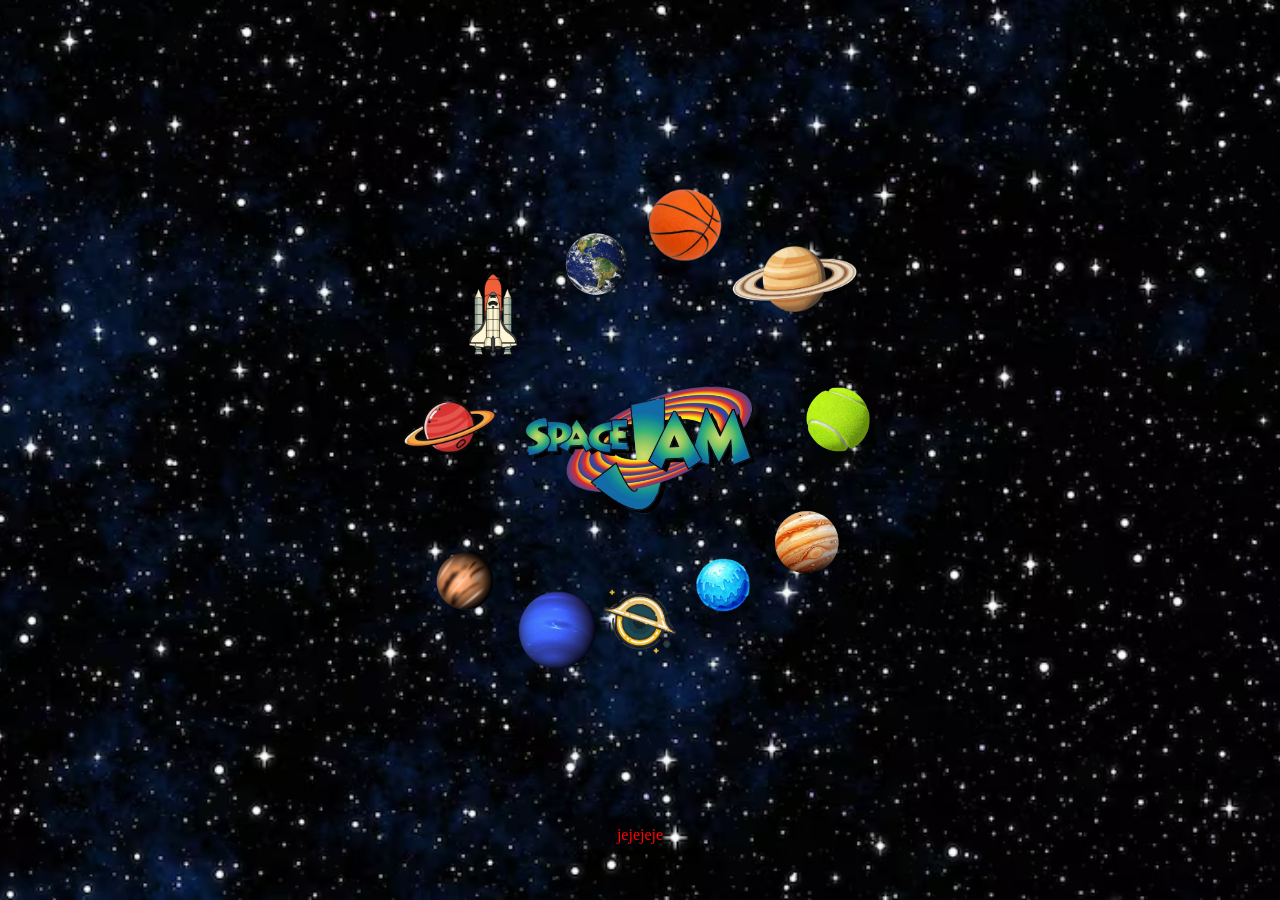
==== index.html @ d3ea13f1 "cambio de nombre de el archivo html principal a index para que el desgraciado de github pages lo aga" ====
<!DOCTYPE html>
<html lang="es">
    <head>
        <title>Practica de Space Jam 1996</title>
        <style>

            html, body {
                height: 100%;
                margin: 0;
            }

            body {
                background-color: #000000;
                background-image: url("img/backround.jpg");
                background-size: cover;
                background-repeat: no-repeat;
                background-position: center;
                display: flex;
                justify-content: center;
                align-items: center;
            }
        </style>
    </head>
    
    <body>
        <img 
            src="img/space-jam-logo.jpg"
            alt="Space Jam Logo"
            style="width: 20%;">

        <a href="https://www.youtube.com/watch?v=gsHk7_sintQ">
            <img 
                src="img/jam_central.jpg"
                alt="Space Jam Central"
                style="width: 7%;
                position: absolute;
                top: 25%;
                left: 43%;"> 
        </a>

        <a href="https://www.youtube.com/watch?v=8QGMjsp8MBU">
            <img 
                src="img/basket.jpg"
                alt="Basket"
                style="width: 7%;
                position: absolute;
                top: 20%;
                left: 50%;"> 
        </a>

        <a href="https://www.youtube.com/watch?v=3h7hIvXv-cM">
            <img 
                src="img/saturno.jpg"
                alt="Saturno"
                style="width: 10%;
                position: absolute;
                top: 27%;
                left: 57%;"> 
        </a>

        <a href="https://www.youtube.com/watch?v=CYXJYQZ3FX0">
            <img 
                src="img/tennis_pelota.jpg"
                alt="Tennis Pelota"
                style="width: 5%;
                position: absolute;
                top: 43%;
                left: 63%;"> 
        </a>

        <a href="https://www.youtube.com/watch?v=UIjTKBaFDvY">
            <img 
                src="img/jupiter.jpg"
                alt="Jupiter"
                style="width: 6%;
                position: absolute;
                top: 56%;
                left: 60%;"> 
        </a>

        <a href="https://www.youtube.com/watch?v=bNxoWmty090">
            <img 
                src="img/urano.jpg"
                alt="Urano"
                style="width: 7%;
                position: absolute;
                top: 60%;
                left: 53%;"> 
        </a>

        <a href="https://www.youtube.com/watch?v=Q6jzl_Oy2IQ">
            <img 
                src="img/agujero_negro.jpg"
                alt="Agujero Negro"
                style="width: 10%;
                position: absolute;
                top: 65%;
                left: 45%;"> 
        </a>

        <a href="https://www.w3schools.com">
            <img 
                src="img/neptuno.jpg"
                alt="Neptuno"
                style="width: 7%;
                position: absolute;
                top: 65%;
                left: 40%;"> 
        </a>

        <a href="https://www.youtube.com/watch?v=ZJOBBa8RzyE">
            <img 
                src="img/venus.jpg"
                alt="Venus"
                style="width: 7%;
                position: absolute;
                top: 60%;
                left: 33%;"> 
        </a>

        <a href="https://www.youtube.com/watch?v=4Hs4PV-SQaQ">
            <img 
                src="img/rojo_anillos.jpg"
                alt="Rojo Anillos"
                style="width: 10%;
                position: absolute;
                top: 40%;
                left: 30%;"> 
        </a>

        <a href="https://www.youtube.com/watch?v=DmsTiMdkzsU">
            <img 
                src="img/nave_espacial.jpg"
                alt="Nave Espacial"
                style="width: 7%;
                position: absolute;
                top: 30%;
                left: 35%;"> 
        </a>
        

        <p 
            style="position: absolute;
            top: 90%;
            left: 50%;
            transform: translateX(-50%);
            color: #ff0000;">
                jejejeje
        </p>


    </body>
</html>
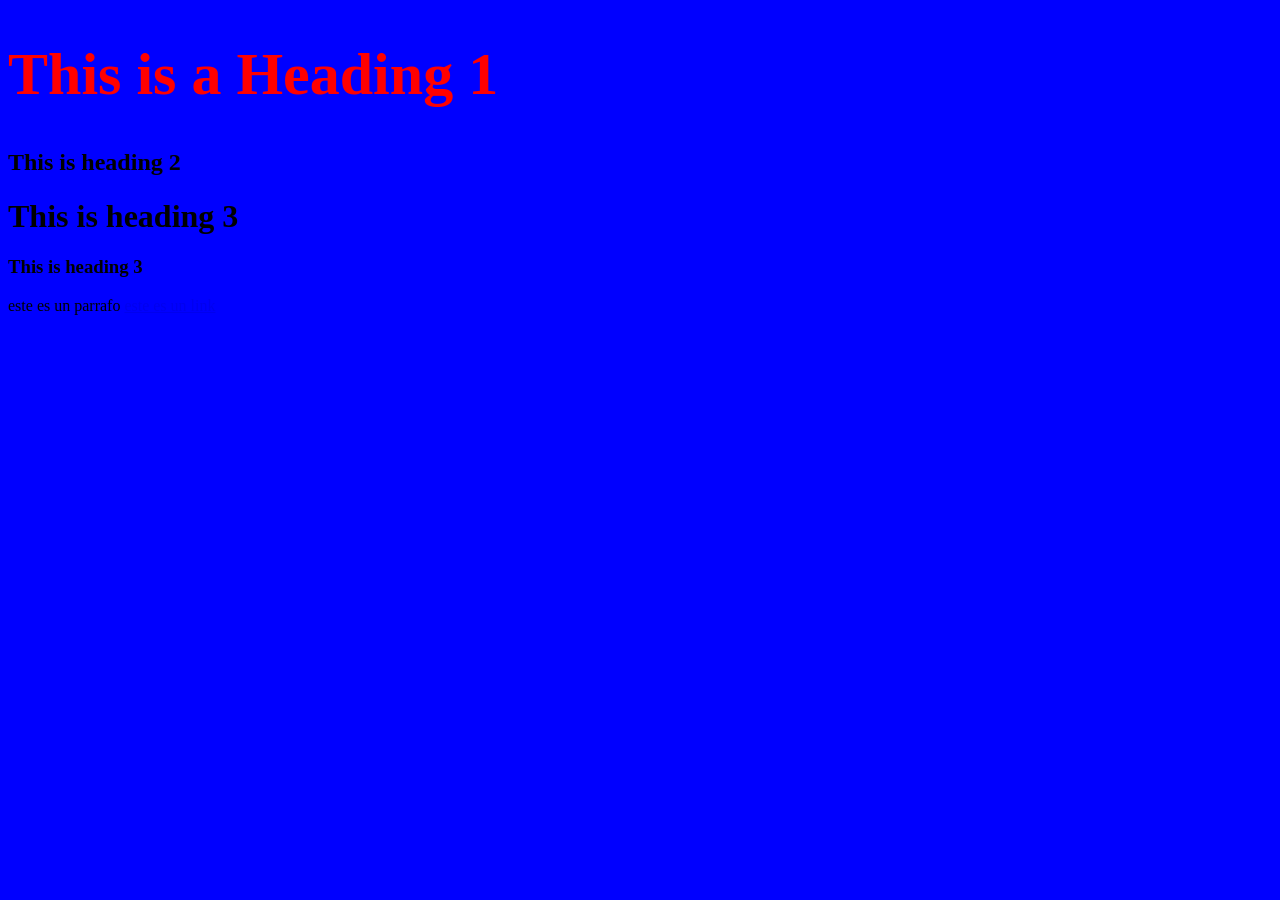
==== commit 39f0e3b4: "." ====
--- a/index.html
+++ b/index.html
@@ -1,153 +1,10 @@
 <!DOCTYPE html>
-<html lang="es">
-    <head>
-        <title>Practica de Space Jam 1996</title>
-        <style>
+<html>
+<head>
+    <meta http-equiv="refresh" content="0; url=main%20web/">
+</head>
 
-            html, body {
-                height: 100%;
-                margin: 0;
-            }
-
-            body {
-                background-color: #000000;
-                background-image: url("img/backround.jpg");
-                background-size: cover;
-                background-repeat: no-repeat;
-                background-position: center;
-                display: flex;
-                justify-content: center;
-                align-items: center;
-            }
-        </style>
-    </head>
-    
-    <body>
-        <img 
-            src="img/space-jam-logo.jpg"
-            alt="Space Jam Logo"
-            style="width: 20%;">
-
-        <a href="https://www.youtube.com/watch?v=gsHk7_sintQ">
-            <img 
-                src="img/jam_central.jpg"
-                alt="Space Jam Central"
-                style="width: 7%;
-                position: absolute;
-                top: 25%;
-                left: 43%;"> 
-        </a>
-
-        <a href="https://www.youtube.com/watch?v=8QGMjsp8MBU">
-            <img 
-                src="img/basket.jpg"
-                alt="Basket"
-                style="width: 7%;
-                position: absolute;
-                top: 20%;
-                left: 50%;"> 
-        </a>
-
-        <a href="https://www.youtube.com/watch?v=3h7hIvXv-cM">
-            <img 
-                src="img/saturno.jpg"
-                alt="Saturno"
-                style="width: 10%;
-                position: absolute;
-                top: 27%;
-                left: 57%;"> 
-        </a>
-
-        <a href="https://www.youtube.com/watch?v=CYXJYQZ3FX0">
-            <img 
-                src="img/tennis_pelota.jpg"
-                alt="Tennis Pelota"
-                style="width: 5%;
-                position: absolute;
-                top: 43%;
-                left: 63%;"> 
-        </a>
-
-        <a href="https://www.youtube.com/watch?v=UIjTKBaFDvY">
-            <img 
-                src="img/jupiter.jpg"
-                alt="Jupiter"
-                style="width: 6%;
-                position: absolute;
-                top: 56%;
-                left: 60%;"> 
-        </a>
-
-        <a href="https://www.youtube.com/watch?v=bNxoWmty090">
-            <img 
-                src="img/urano.jpg"
-                alt="Urano"
-                style="width: 7%;
-                position: absolute;
-                top: 60%;
-                left: 53%;"> 
-        </a>
-
-        <a href="https://www.youtube.com/watch?v=Q6jzl_Oy2IQ">
-            <img 
-                src="img/agujero_negro.jpg"
-                alt="Agujero Negro"
-                style="width: 10%;
-                position: absolute;
-                top: 65%;
-                left: 45%;"> 
-        </a>
-
-        <a href="https://www.w3schools.com">
-            <img 
-                src="img/neptuno.jpg"
-                alt="Neptuno"
-                style="width: 7%;
-                position: absolute;
-                top: 65%;
-                left: 40%;"> 
-        </a>
-
-        <a href="https://www.youtube.com/watch?v=ZJOBBa8RzyE">
-            <img 
-                src="img/venus.jpg"
-                alt="Venus"
-                style="width: 7%;
-                position: absolute;
-                top: 60%;
-                left: 33%;"> 
-        </a>
-
-        <a href="https://www.youtube.com/watch?v=4Hs4PV-SQaQ">
-            <img 
-                src="img/rojo_anillos.jpg"
-                alt="Rojo Anillos"
-                style="width: 10%;
-                position: absolute;
-                top: 40%;
-                left: 30%;"> 
-        </a>
-
-        <a href="https://www.youtube.com/watch?v=DmsTiMdkzsU">
-            <img 
-                src="img/nave_espacial.jpg"
-                alt="Nave Espacial"
-                style="width: 7%;
-                position: absolute;
-                top: 30%;
-                left: 35%;"> 
-        </a>
-        
-
-        <p 
-            style="position: absolute;
-            top: 90%;
-            left: 50%;
-            transform: translateX(-50%);
-            color: #ff0000;">
-                jejejeje
-        </p>
-
-
-    </body>
+<body>
+    <p>If you are not redirected automatically, follow this <a href="main%20web/">link to the main web page</a>.</p>
+</body>
 </html>
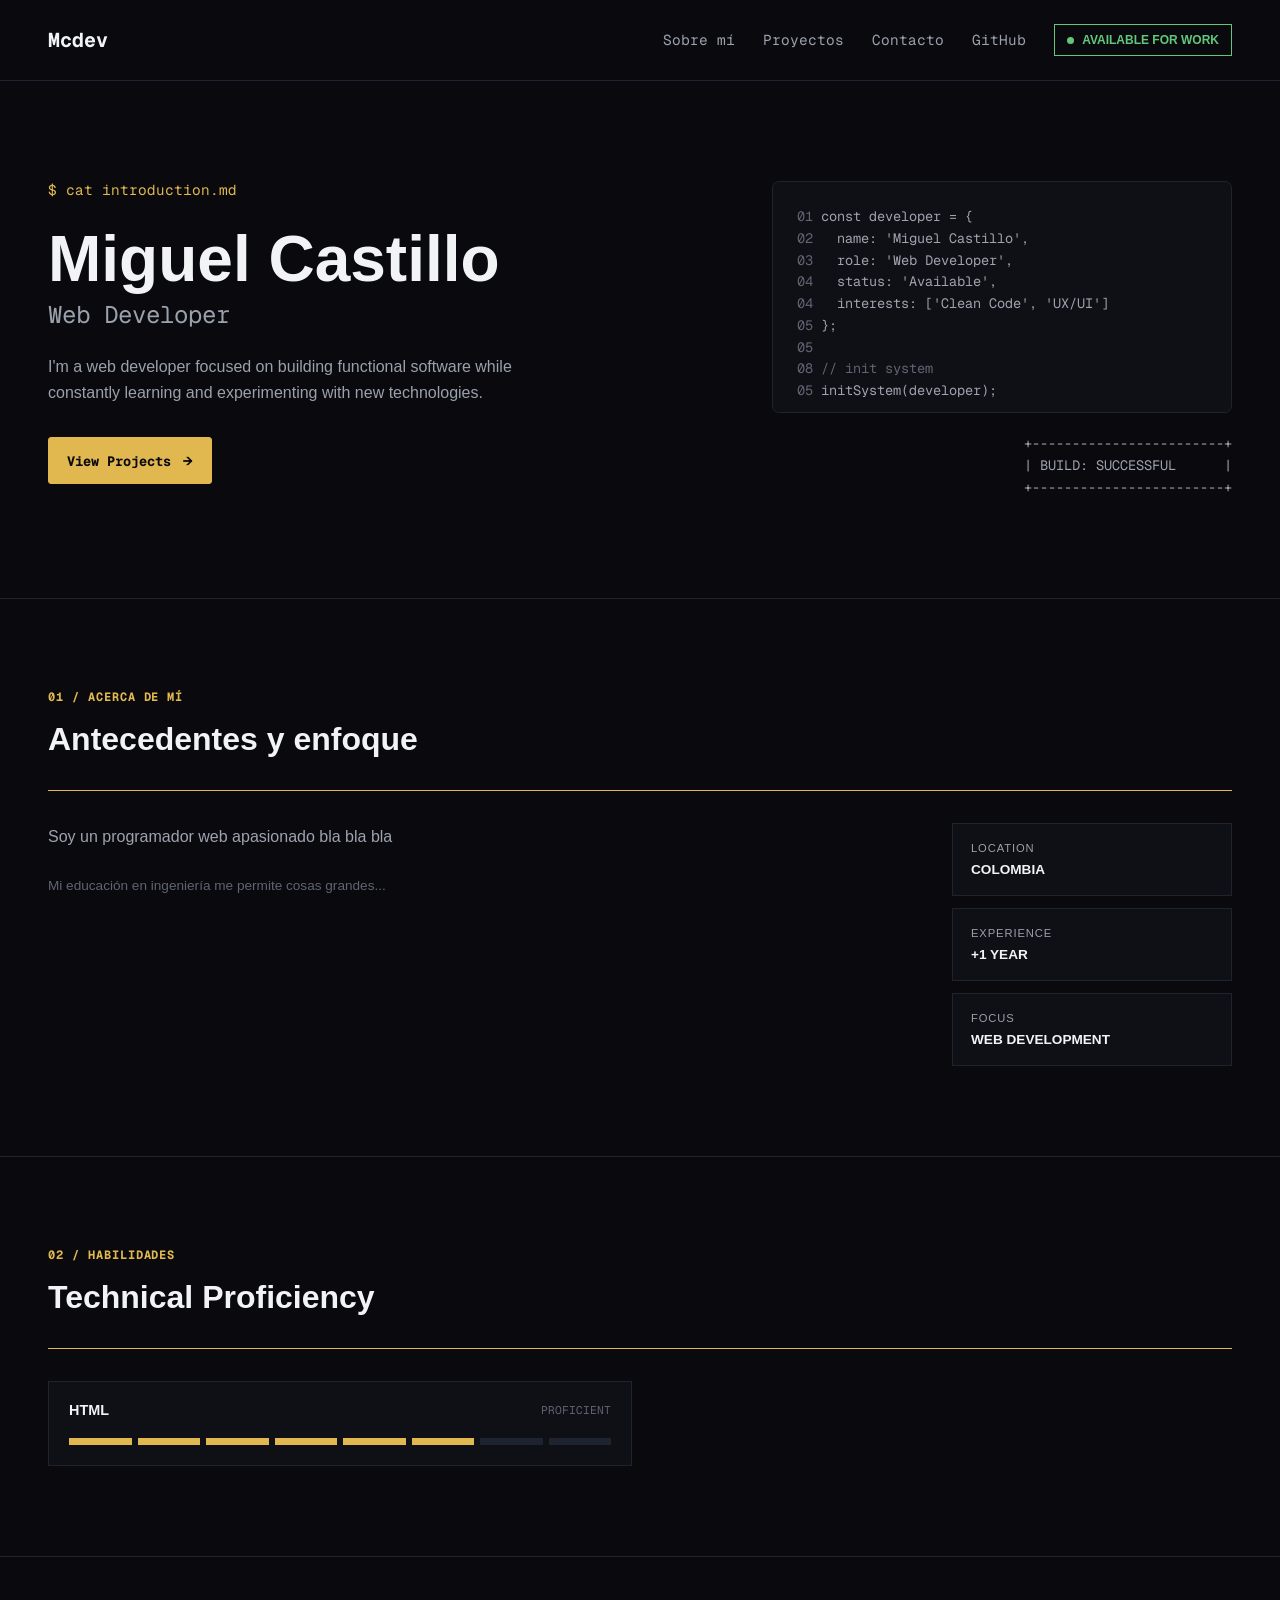
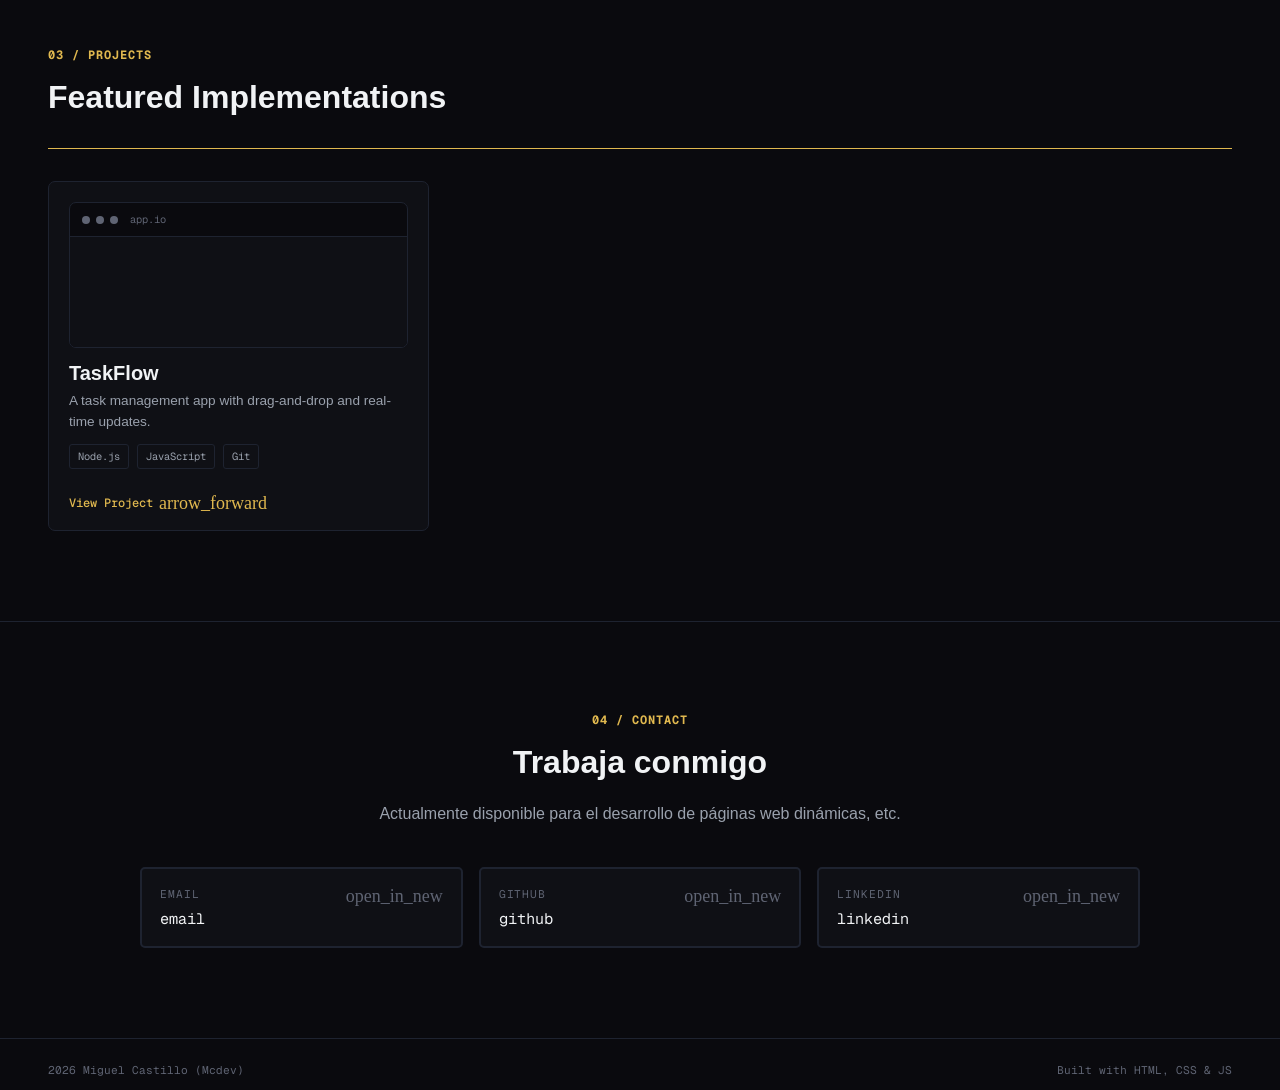
==== commit 2c0d396b: "nuevo main web" ====
--- a/index.html
+++ b/index.html
@@ -7,4 +7,4 @@
 <body>
     <p>If you are not redirected automatically, follow this <a href="main%20web/">link to the main web page</a>.</p>
 </body>
-</html>+</html>>
